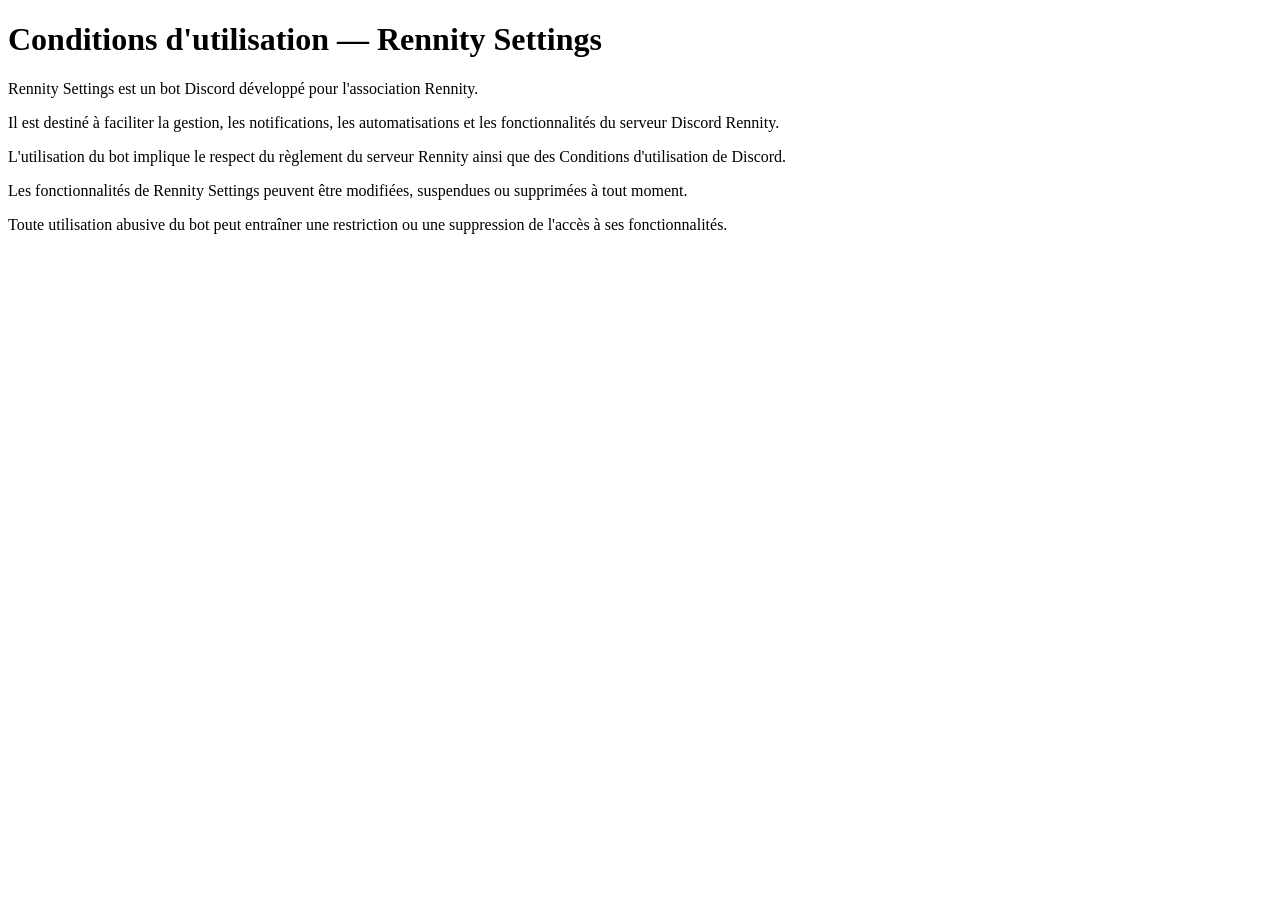
==== terms.html @ 53b47562 "Create terms.html" ====
<!DOCTYPE html>
<html lang="fr">
<head>
  <meta charset="UTF-8">
  <title>Conditions d'utilisation — Rennity Settings</title>
</head>
<body>
  <h1>Conditions d'utilisation — Rennity Settings</h1>

  <p>
    Rennity Settings est un bot Discord développé pour l'association Rennity.
  </p>

  <p>
    Il est destiné à faciliter la gestion, les notifications,
    les automatisations et les fonctionnalités du serveur Discord Rennity.
  </p>

  <p>
    L'utilisation du bot implique le respect du règlement du serveur Rennity
    ainsi que des Conditions d'utilisation de Discord.
  </p>

  <p>
    Les fonctionnalités de Rennity Settings peuvent être modifiées,
    suspendues ou supprimées à tout moment.
  </p>

  <p>
    Toute utilisation abusive du bot peut entraîner une restriction
    ou une suppression de l'accès à ses fonctionnalités.
  </p>
</body>
</html>
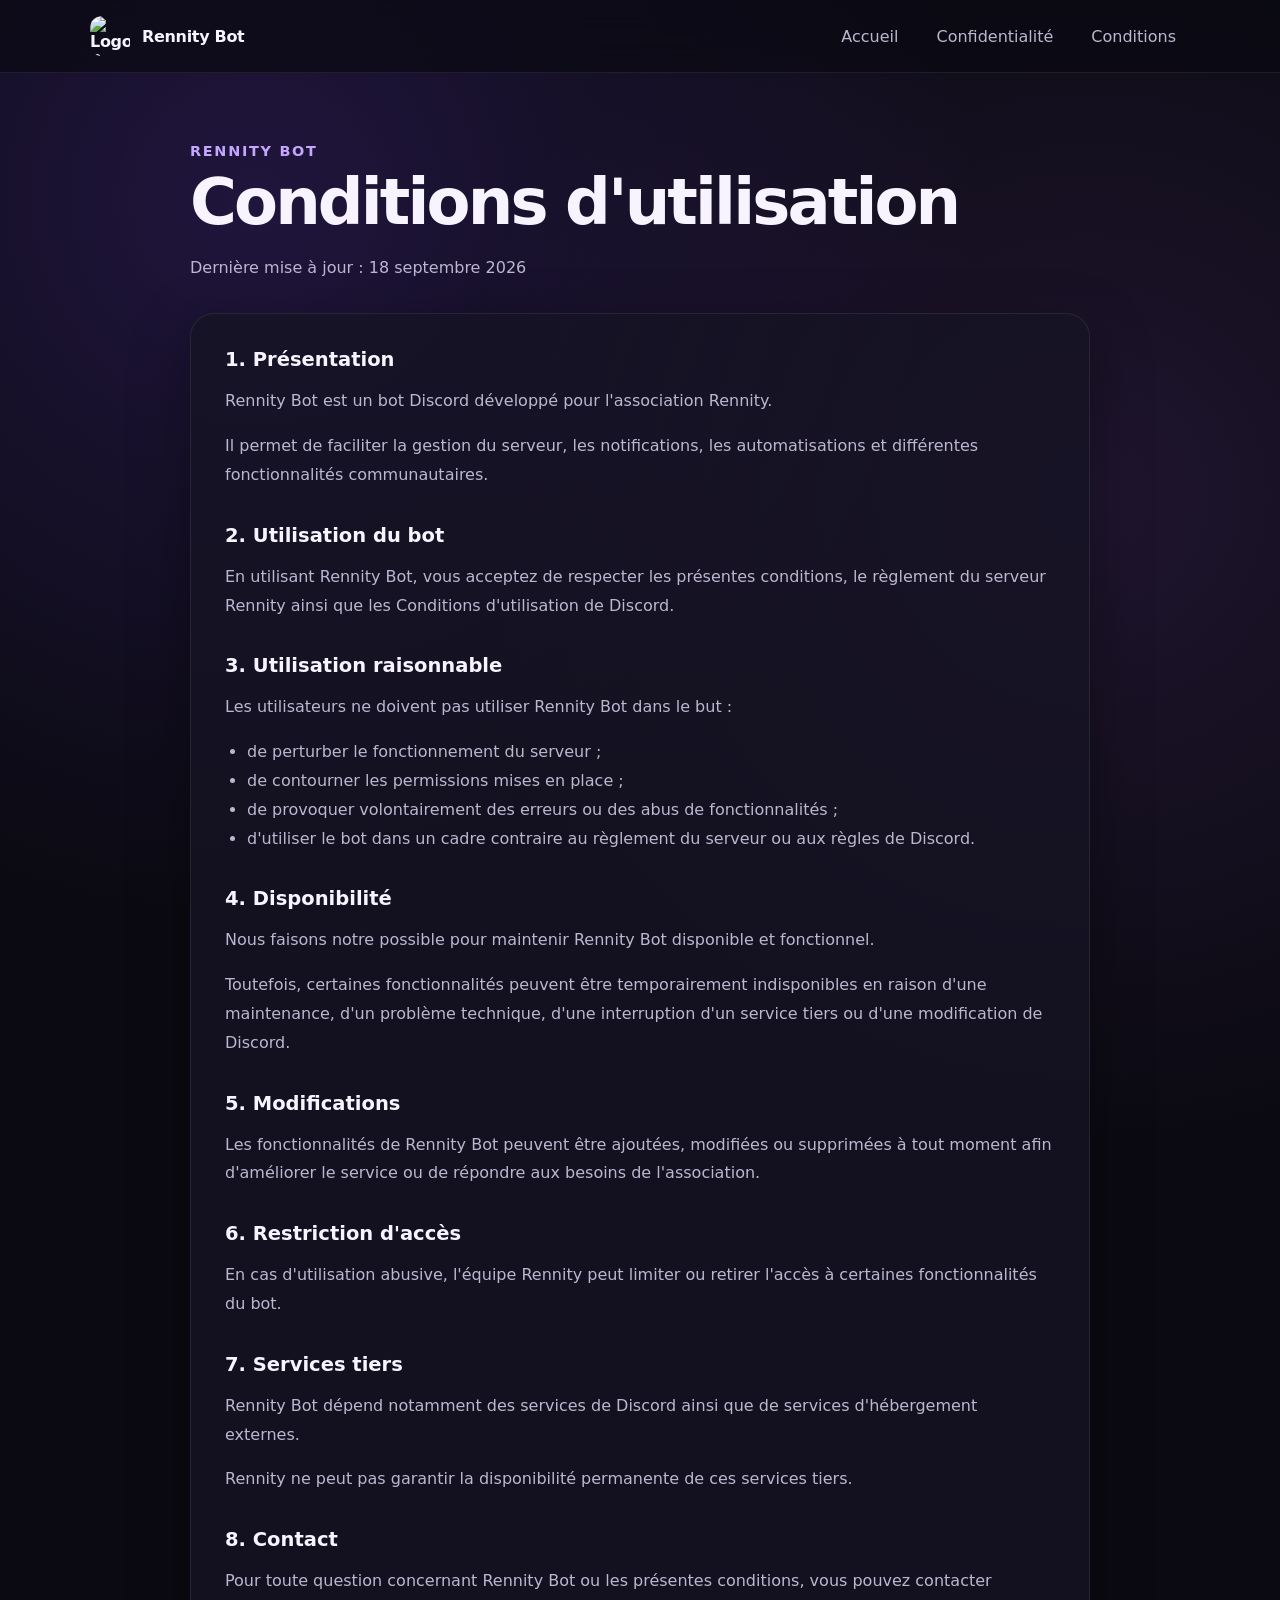
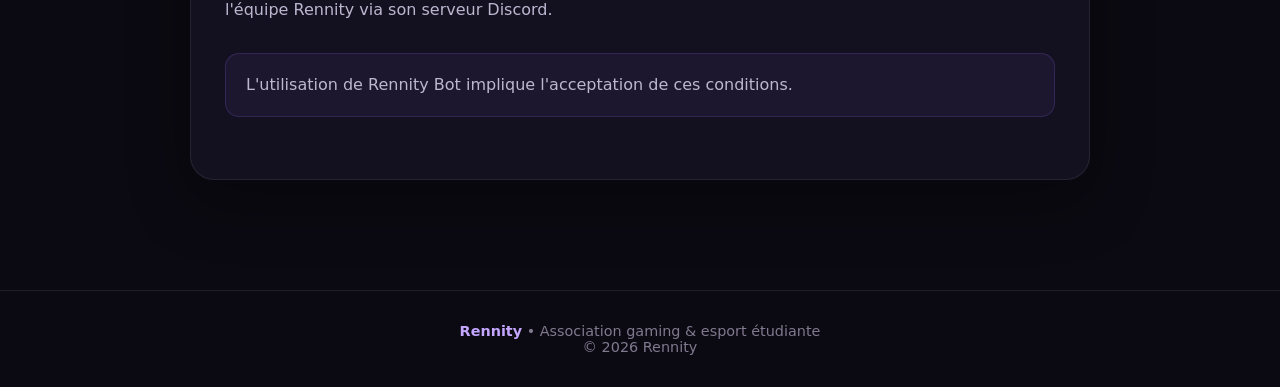
==== commit ae4fdf21: "Update terms.html" ====
--- a/terms.html
+++ b/terms.html
@@ -1,34 +1,304 @@
 <!DOCTYPE html>
 <html lang="fr">
+
 <head>
-  <meta charset="UTF-8">
-  <title>Conditions d'utilisation — Rennity Settings</title>
+
+    <meta charset="UTF-8">
+
+    <meta
+        name="viewport"
+        content="width=device-width, initial-scale=1.0"
+    >
+
+    <meta
+        name="description"
+        content="Conditions d'utilisation de Rennity Bot."
+    >
+
+    <title>
+        Conditions • Rennity Bot
+    </title>
+
+    <link
+        rel="stylesheet"
+        href="style.css"
+    >
+
 </head>
+
+
 <body>
-  <h1>Conditions d'utilisation — Rennity Settings</h1>
-
-  <p>
-    Rennity Settings est un bot Discord développé pour l'association Rennity.
-  </p>
-
-  <p>
-    Il est destiné à faciliter la gestion, les notifications,
-    les automatisations et les fonctionnalités du serveur Discord Rennity.
-  </p>
-
-  <p>
-    L'utilisation du bot implique le respect du règlement du serveur Rennity
-    ainsi que des Conditions d'utilisation de Discord.
-  </p>
-
-  <p>
-    Les fonctionnalités de Rennity Settings peuvent être modifiées,
-    suspendues ou supprimées à tout moment.
-  </p>
-
-  <p>
-    Toute utilisation abusive du bot peut entraîner une restriction
-    ou une suppression de l'accès à ses fonctionnalités.
-  </p>
+
+
+    <!-- NAVIGATION -->
+
+    <nav class="navbar">
+
+        <div class="nav-inner">
+
+            <a
+                href="index.html"
+                class="brand"
+            >
+
+                <img
+                    src="logo.png"
+                    alt="Logo Rennity"
+                >
+
+                <span>Rennity Bot</span>
+
+            </a>
+
+
+            <div class="nav-links">
+
+                <a href="index.html">
+                    Accueil
+                </a>
+
+                <a href="privacy.html">
+                    Confidentialité
+                </a>
+
+                <a href="terms.html">
+                    Conditions
+                </a>
+
+            </div>
+
+        </div>
+
+    </nav>
+
+
+
+    <!-- CONTENU -->
+
+    <main class="legal-wrapper">
+
+
+        <header class="legal-header">
+
+            <div class="eyebrow">
+                Rennity Bot
+            </div>
+
+            <h1>
+                Conditions d'utilisation
+            </h1>
+
+            <p>
+                Dernière mise à jour : 18 septembre 2026
+            </p>
+
+        </header>
+
+
+
+        <article class="legal-card">
+
+
+            <section>
+
+                <h2>
+                    1. Présentation
+                </h2>
+
+                <p>
+                    Rennity Bot est un bot Discord développé
+                    pour l'association Rennity.
+                </p>
+
+                <p>
+                    Il permet de faciliter la gestion du serveur,
+                    les notifications,
+                    les automatisations
+                    et différentes fonctionnalités communautaires.
+                </p>
+
+            </section>
+
+
+
+            <section>
+
+                <h2>
+                    2. Utilisation du bot
+                </h2>
+
+                <p>
+                    En utilisant Rennity Bot,
+                    vous acceptez de respecter
+                    les présentes conditions,
+                    le règlement du serveur Rennity
+                    ainsi que les Conditions d'utilisation de Discord.
+                </p>
+
+            </section>
+
+
+
+            <section>
+
+                <h2>
+                    3. Utilisation raisonnable
+                </h2>
+
+                <p>
+                    Les utilisateurs ne doivent pas utiliser
+                    Rennity Bot dans le but :
+                </p>
+
+                <ul>
+
+                    <li>
+                        de perturber le fonctionnement du serveur ;
+                    </li>
+
+                    <li>
+                        de contourner les permissions mises en place ;
+                    </li>
+
+                    <li>
+                        de provoquer volontairement des erreurs
+                        ou des abus de fonctionnalités ;
+                    </li>
+
+                    <li>
+                        d'utiliser le bot dans un cadre contraire
+                        au règlement du serveur ou aux règles de Discord.
+                    </li>
+
+                </ul>
+
+            </section>
+
+
+
+            <section>
+
+                <h2>
+                    4. Disponibilité
+                </h2>
+
+                <p>
+                    Nous faisons notre possible pour maintenir
+                    Rennity Bot disponible et fonctionnel.
+                </p>
+
+                <p>
+                    Toutefois,
+                    certaines fonctionnalités peuvent être temporairement
+                    indisponibles en raison d'une maintenance,
+                    d'un problème technique,
+                    d'une interruption d'un service tiers
+                    ou d'une modification de Discord.
+                </p>
+
+            </section>
+
+
+
+            <section>
+
+                <h2>
+                    5. Modifications
+                </h2>
+
+                <p>
+                    Les fonctionnalités de Rennity Bot
+                    peuvent être ajoutées,
+                    modifiées ou supprimées à tout moment
+                    afin d'améliorer le service
+                    ou de répondre aux besoins de l'association.
+                </p>
+
+            </section>
+
+
+
+            <section>
+
+                <h2>
+                    6. Restriction d'accès
+                </h2>
+
+                <p>
+                    En cas d'utilisation abusive,
+                    l'équipe Rennity peut limiter
+                    ou retirer l'accès à certaines fonctionnalités
+                    du bot.
+                </p>
+
+            </section>
+
+
+
+            <section>
+
+                <h2>
+                    7. Services tiers
+                </h2>
+
+                <p>
+                    Rennity Bot dépend notamment
+                    des services de Discord
+                    ainsi que de services d'hébergement externes.
+                </p>
+
+                <p>
+                    Rennity ne peut pas garantir
+                    la disponibilité permanente de ces services tiers.
+                </p>
+
+            </section>
+
+
+
+            <section>
+
+                <h2>
+                    8. Contact
+                </h2>
+
+                <p>
+                    Pour toute question concernant Rennity Bot
+                    ou les présentes conditions,
+                    vous pouvez contacter l'équipe Rennity
+                    via son serveur Discord.
+                </p>
+
+            </section>
+
+
+
+            <div class="notice">
+
+                L'utilisation de Rennity Bot implique
+                l'acceptation de ces conditions.
+
+            </div>
+
+
+        </article>
+
+    </main>
+
+
+
+    <footer>
+
+        <strong>Rennity</strong>
+        • Association gaming & esport étudiante
+
+        <br>
+
+        © 2026 Rennity
+
+    </footer>
+
+
 </body>
+
 </html>
--- a/style.css
+++ b/style.css
@@ -0,0 +1,429 @@
+:root {
+    --bg: #0b0a12;
+    --bg-soft: #12101d;
+    --card: rgba(23, 20, 36, 0.78);
+    --card-hover: rgba(31, 27, 48, 0.92);
+
+    --purple: #9d6cff;
+    --purple-light: #c4a6ff;
+    --purple-dark: #6840c8;
+
+    --text: #f7f4ff;
+    --text-soft: #bdb6cf;
+    --border: rgba(255, 255, 255, 0.08);
+
+    --shadow: 0 20px 60px rgba(0, 0, 0, 0.35);
+}
+
+* {
+    box-sizing: border-box;
+}
+
+html {
+    scroll-behavior: smooth;
+}
+
+body {
+    margin: 0;
+    min-height: 100vh;
+
+    font-family:
+        Inter,
+        ui-sans-serif,
+        system-ui,
+        -apple-system,
+        BlinkMacSystemFont,
+        "Segoe UI",
+        sans-serif;
+
+    color: var(--text);
+
+    background:
+        radial-gradient(
+            circle at 20% 10%,
+            rgba(126, 72, 255, 0.18),
+            transparent 35%
+        ),
+        radial-gradient(
+            circle at 85% 25%,
+            rgba(177, 104, 255, 0.12),
+            transparent 35%
+        ),
+        var(--bg);
+}
+
+a {
+    color: inherit;
+    text-decoration: none;
+}
+
+
+/* =========================
+   NAVBAR
+   ========================= */
+
+.navbar {
+    width: 100%;
+
+    border-bottom: 1px solid var(--border);
+
+    background: rgba(11, 10, 18, 0.72);
+
+    backdrop-filter: blur(16px);
+    -webkit-backdrop-filter: blur(16px);
+
+    position: sticky;
+    top: 0;
+
+    z-index: 100;
+}
+
+.nav-inner {
+    width: min(1100px, 92%);
+    height: 72px;
+
+    margin: auto;
+
+    display: flex;
+    align-items: center;
+    justify-content: space-between;
+}
+
+.brand {
+    display: flex;
+    align-items: center;
+    gap: 12px;
+
+    font-weight: 800;
+    letter-spacing: -0.02em;
+}
+
+.brand img {
+    width: 40px;
+    height: 40px;
+
+    object-fit: contain;
+
+    border-radius: 12px;
+}
+
+.nav-links {
+    display: flex;
+    align-items: center;
+    gap: 10px;
+}
+
+.nav-links a {
+    padding: 10px 14px;
+
+    border-radius: 10px;
+
+    color: var(--text-soft);
+
+    transition:
+        background 0.2s ease,
+        color 0.2s ease;
+}
+
+.nav-links a:hover {
+    color: var(--text);
+
+    background: rgba(255, 255, 255, 0.06);
+}
+
+
+/* =========================
+   HERO
+   ========================= */
+
+.hero {
+    width: min(1000px, 92%);
+
+    margin: 0 auto;
+
+    padding: 100px 0 70px;
+
+    text-align: center;
+}
+
+.hero-logo {
+    width: 120px;
+    height: 120px;
+
+    object-fit: contain;
+
+    margin-bottom: 24px;
+
+    filter:
+        drop-shadow(
+            0 0 28px rgba(157, 108, 255, 0.28)
+        );
+}
+
+.badge {
+    display: inline-flex;
+    align-items: center;
+    gap: 8px;
+
+    padding: 8px 13px;
+
+    margin-bottom: 18px;
+
+    border: 1px solid rgba(157, 108, 255, 0.24);
+    border-radius: 999px;
+
+    background: rgba(157, 108, 255, 0.08);
+
+    color: var(--purple-light);
+
+    font-size: 0.88rem;
+    font-weight: 700;
+}
+
+.hero h1 {
+    margin: 0;
+
+    font-size: clamp(2.8rem, 8vw, 5.6rem);
+    line-height: 0.98;
+    letter-spacing: -0.055em;
+
+    background:
+        linear-gradient(
+            135deg,
+            #ffffff 20%,
+            #cfb8ff 55%,
+            #9d6cff 100%
+        );
+
+    -webkit-background-clip: text;
+    background-clip: text;
+
+    color: transparent;
+}
+
+.hero p {
+    max-width: 680px;
+
+    margin: 26px auto 0;
+
+    color: var(--text-soft);
+
+    font-size: 1.08rem;
+    line-height: 1.8;
+}
+
+
+/* =========================
+   CARDS
+   ========================= */
+
+.cards {
+    width: min(1000px, 92%);
+
+    margin: 0 auto 110px;
+
+    display: grid;
+    grid-template-columns: repeat(2, 1fr);
+
+    gap: 22px;
+}
+
+.card {
+    padding: 30px;
+
+    border: 1px solid var(--border);
+    border-radius: 22px;
+
+    background: var(--card);
+
+    box-shadow: var(--shadow);
+
+    transition:
+        transform 0.2s ease,
+        border-color 0.2s ease,
+        background 0.2s ease;
+}
+
+.card:hover {
+    transform: translateY(-4px);
+
+    border-color: rgba(157, 108, 255, 0.34);
+
+    background: var(--card-hover);
+}
+
+.card-icon {
+    font-size: 2rem;
+
+    margin-bottom: 18px;
+}
+
+.card h2 {
+    margin: 0 0 12px;
+
+    font-size: 1.35rem;
+}
+
+.card p {
+    margin: 0 0 20px;
+
+    color: var(--text-soft);
+
+    line-height: 1.7;
+}
+
+.card-link {
+    display: inline-flex;
+    align-items: center;
+    gap: 8px;
+
+    color: var(--purple-light);
+
+    font-weight: 750;
+}
+
+
+/* =========================
+   LEGAL PAGES
+   ========================= */
+
+.legal-wrapper {
+    width: min(900px, 92%);
+
+    margin: 70px auto 110px;
+}
+
+.legal-header {
+    margin-bottom: 32px;
+}
+
+.legal-header .eyebrow {
+    margin-bottom: 10px;
+
+    color: var(--purple-light);
+
+    font-size: 0.9rem;
+    font-weight: 800;
+    text-transform: uppercase;
+    letter-spacing: 0.12em;
+}
+
+.legal-header h1 {
+    margin: 0;
+
+    font-size: clamp(2.2rem, 6vw, 4rem);
+    line-height: 1.05;
+    letter-spacing: -0.045em;
+}
+
+.legal-header p {
+    margin-top: 18px;
+
+    color: var(--text-soft);
+
+    line-height: 1.7;
+}
+
+.legal-card {
+    padding: 34px;
+
+    border: 1px solid var(--border);
+    border-radius: 24px;
+
+    background: var(--card);
+
+    box-shadow: var(--shadow);
+}
+
+.legal-card section + section {
+    margin-top: 34px;
+}
+
+.legal-card h2 {
+    margin: 0 0 12px;
+
+    font-size: 1.22rem;
+}
+
+.legal-card p,
+.legal-card li {
+    color: var(--text-soft);
+
+    line-height: 1.8;
+}
+
+.legal-card ul {
+    padding-left: 22px;
+}
+
+.notice {
+    padding: 18px 20px;
+
+    margin: 28px 0;
+
+    border: 1px solid rgba(157, 108, 255, 0.18);
+    border-radius: 14px;
+
+    background: rgba(157, 108, 255, 0.07);
+
+    color: var(--text-soft);
+
+    line-height: 1.65;
+}
+
+
+/* =========================
+   FOOTER
+   ========================= */
+
+footer {
+    border-top: 1px solid var(--border);
+
+    padding: 32px 20px;
+
+    text-align: center;
+
+    color: #81798f;
+
+    font-size: 0.9rem;
+}
+
+footer strong {
+    color: var(--purple-light);
+}
+
+
+/* =========================
+   MOBILE
+   ========================= */
+
+@media (max-width: 700px) {
+
+    .nav-inner {
+        height: auto;
+
+        padding: 14px 0;
+
+        flex-direction: column;
+        gap: 12px;
+    }
+
+    .nav-links {
+        width: 100%;
+
+        justify-content: center;
+        flex-wrap: wrap;
+    }
+
+    .hero {
+        padding-top: 70px;
+    }
+
+    .cards {
+        grid-template-columns: 1fr;
+    }
+
+    .legal-card {
+        padding: 24px;
+    }
+}
